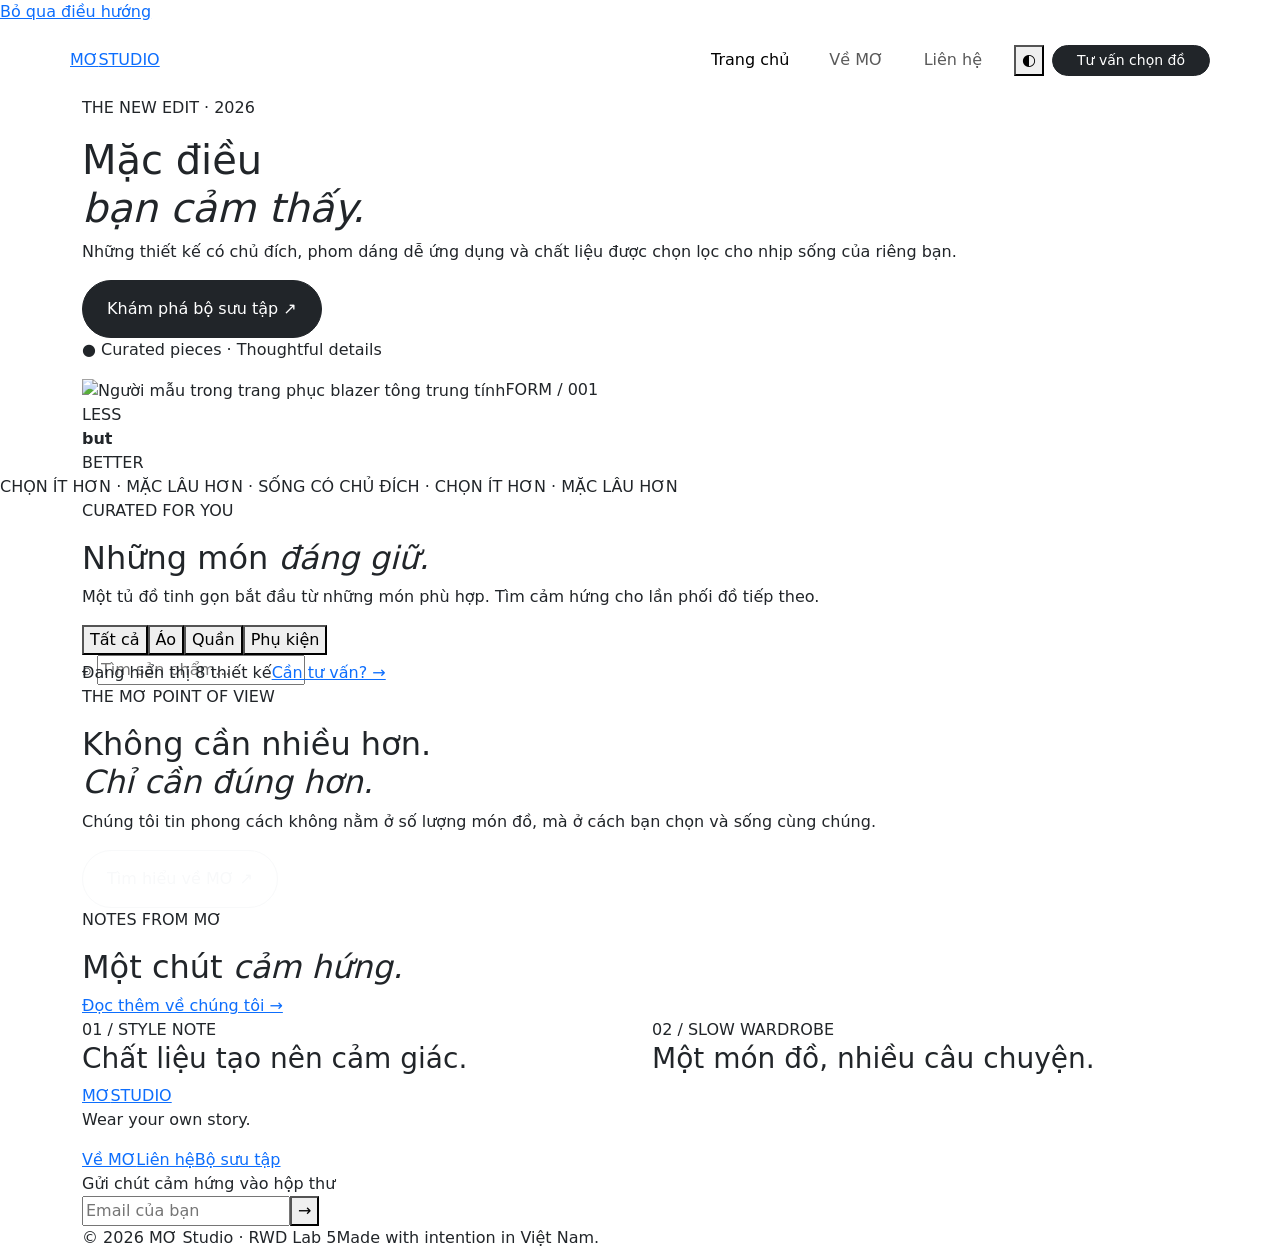
==== index.html @ 1825333a "Add index.html" ====
<!doctype html>
<html lang="vi">
<head>
<meta charset="utf-8"><meta name="viewport" content="width=device-width,initial-scale=1">
<meta name="description" content="MƠ Studio - thời trang tối giản, hiện đại và có cá tính.">
<meta name="theme-color" content="#f4f0e8"><meta property="og:title" content="MƠ Studio | Wear your own story"><meta property="og:description" content="Thời trang có chọn lọc, dành cho câu chuyện của riêng bạn.">
<title>MƠ Studio | Wear your own story</title>
<link rel="icon" href="assets/img/optimized/mo-mark.svg" type="image/svg+xml">
<link rel="preconnect" href="https://images.pexels.com"><link rel="preconnect" href="https://fonts.googleapis.com"><link rel="preconnect" href="https://fonts.gstatic.com" crossorigin>
<link href="https://fonts.googleapis.com/css2?family=DM+Sans:wght@400;500;600;700&family=Playfair+Display:wght@500;600;700&display=swap" rel="stylesheet">
<link href="https://cdn.jsdelivr.net/npm/bootstrap@5.3.3/dist/css/bootstrap.min.css" rel="stylesheet"><link rel="stylesheet" href="assets/css/styles.css">
</head>
<body>
<a class="skip-link" href="#main">Bỏ qua điều hướng</a>
<header class="site-header"><nav class="navbar navbar-expand-lg container py-3" aria-label="Điều hướng chính">
<a class="brand" href="index.html"><span class="brand-mark">MƠ</span><span class="brand-sub">STUDIO</span></a>
<button class="navbar-toggler" type="button" data-bs-toggle="collapse" data-bs-target="#mainNav" aria-controls="mainNav" aria-expanded="false" aria-label="Mở menu"><span class="navbar-toggler-icon"></span></button>
<div class="collapse navbar-collapse" id="mainNav"><ul class="navbar-nav ms-auto gap-lg-4"><li><a class="nav-link active" href="index.html">Trang chủ</a></li><li><a class="nav-link" href="pages/about.html">Về MƠ</a></li><li><a class="nav-link" href="pages/contact.html">Liên hệ</a></li></ul><div class="d-flex gap-2 ms-lg-4 mt-3 mt-lg-0"><button class="icon-button" id="themeToggle" aria-label="Đổi giao diện">◐</button><a class="btn btn-dark btn-sm rounded-pill px-4" href="pages/contact.html">Tư vấn chọn đồ</a></div></div>
</nav></header>
<main id="main">
<section class="hero container"><div class="hero-copy"><p class="eyebrow">THE NEW EDIT · 2026</p><h1>Mặc điều<br><em>bạn cảm thấy.</em></h1><p class="hero-description">Những thiết kế có chủ đích, phom dáng dễ ứng dụng và chất liệu được chọn lọc cho nhịp sống của riêng bạn.</p><a class="btn btn-dark rounded-pill px-4 py-3" href="#collection">Khám phá bộ sưu tập ↗</a><p class="hero-note">● Curated pieces · Thoughtful details</p></div><div class="hero-art"><img src="https://images.pexels.com/photos/23531833/pexels-photo-23531833/free-photo-of-woman-wearing-beige-blazer-in-studio.jpeg?auto=compress&cs=tinysrgb&w=1200" alt="Người mẫu trong trang phục blazer tông trung tính" fetchpriority="high"><span class="image-label">FORM / 001</span><div class="floating-stamp">LESS<br><b>but</b><br>BETTER</div></div></section>
<div class="ticker">CHỌN ÍT HƠN · MẶC LÂU HƠN · SỐNG CÓ CHỦ ĐÍCH · CHỌN ÍT HƠN · MẶC LÂU HƠN</div>
<section class="section-pad container" id="collection"><div class="section-heading"><div><p class="eyebrow">CURATED FOR YOU</p><h2>Những món <em>đáng giữ.</em></h2></div><p class="section-intro">Một tủ đồ tinh gọn bắt đầu từ những món phù hợp. Tìm cảm hứng cho lần phối đồ tiếp theo.</p></div>
<div class="collection-tools"><div class="filter-group" aria-label="Lọc sản phẩm"><button class="filter-chip active" data-filter="all">Tất cả</button><button class="filter-chip" data-filter="tops">Áo</button><button class="filter-chip" data-filter="bottoms">Quần</button><button class="filter-chip" data-filter="accessories">Phụ kiện</button></div><label class="search-box">⌕ <input id="productSearch" type="search" placeholder="Tìm sản phẩm..." aria-label="Tìm sản phẩm"></label></div>
<div class="row g-4" id="productGrid" aria-live="polite"></div><p class="empty-state d-none" id="emptyState">Chưa tìm thấy sản phẩm phù hợp.</p><div class="collection-bottom"><span id="productCount">Đang hiển thị 8 thiết kế</span><a class="text-link" href="pages/contact.html">Cần tư vấn? →</a></div></section>
<section class="manifesto"><div class="container manifesto-inner"><p class="eyebrow">THE MƠ POINT OF VIEW</p><h2>Không cần nhiều hơn.<br><em>Chỉ cần đúng hơn.</em></h2><p>Chúng tôi tin phong cách không nằm ở số lượng món đồ, mà ở cách bạn chọn và sống cùng chúng.</p><a class="btn btn-outline-light rounded-pill px-4 py-3" href="pages/about.html">Tìm hiểu về MƠ ↗</a></div></section>
<section class="section-pad container"><div class="section-heading"><div><p class="eyebrow">NOTES FROM MƠ</p><h2>Một chút <em>cảm hứng.</em></h2></div><a class="text-link" href="pages/about.html">Đọc thêm về chúng tôi →</a></div><div class="row g-4"><article class="col-md-6"><div class="journal-card journal-one"><span>01 / STYLE NOTE</span><h3>Chất liệu tạo nên cảm giác.</h3></div></article><article class="col-md-6"><div class="journal-card journal-two"><span>02 / SLOW WARDROBE</span><h3>Một món đồ, nhiều câu chuyện.</h3></div></article></div></section>
</main>
<footer class="site-footer"><div class="container footer-main"><div><a class="brand brand-light" href="index.html"><span class="brand-mark">MƠ</span><span class="brand-sub">STUDIO</span></a><p>Wear your own story.</p></div><div class="footer-links"><a href="pages/about.html">Về MƠ</a><a href="pages/contact.html">Liên hệ</a><a href="#collection">Bộ sưu tập</a></div><div class="footer-news"><label for="newsletterEmail">Gửi chút cảm hứng vào hộp thư</label><form id="newsletterForm" class="newsletter-form"><input id="newsletterEmail" type="email" placeholder="Email của bạn" required><button>→</button></form><small id="newsletterMessage" aria-live="polite"></small></div></div><div class="container footer-bottom"><span>© 2026 MƠ Studio · RWD Lab 5</span><span>Made with intention in Việt Nam.</span></div></footer>
<div class="toast-message" id="toastMessage" role="status" aria-live="polite"></div>
<script src="https://cdn.jsdelivr.net/npm/bootstrap@5.3.3/dist/js/bootstrap.bundle.min.js" defer></script><script src="assets/js/app.js" defer></script>
</body></html>
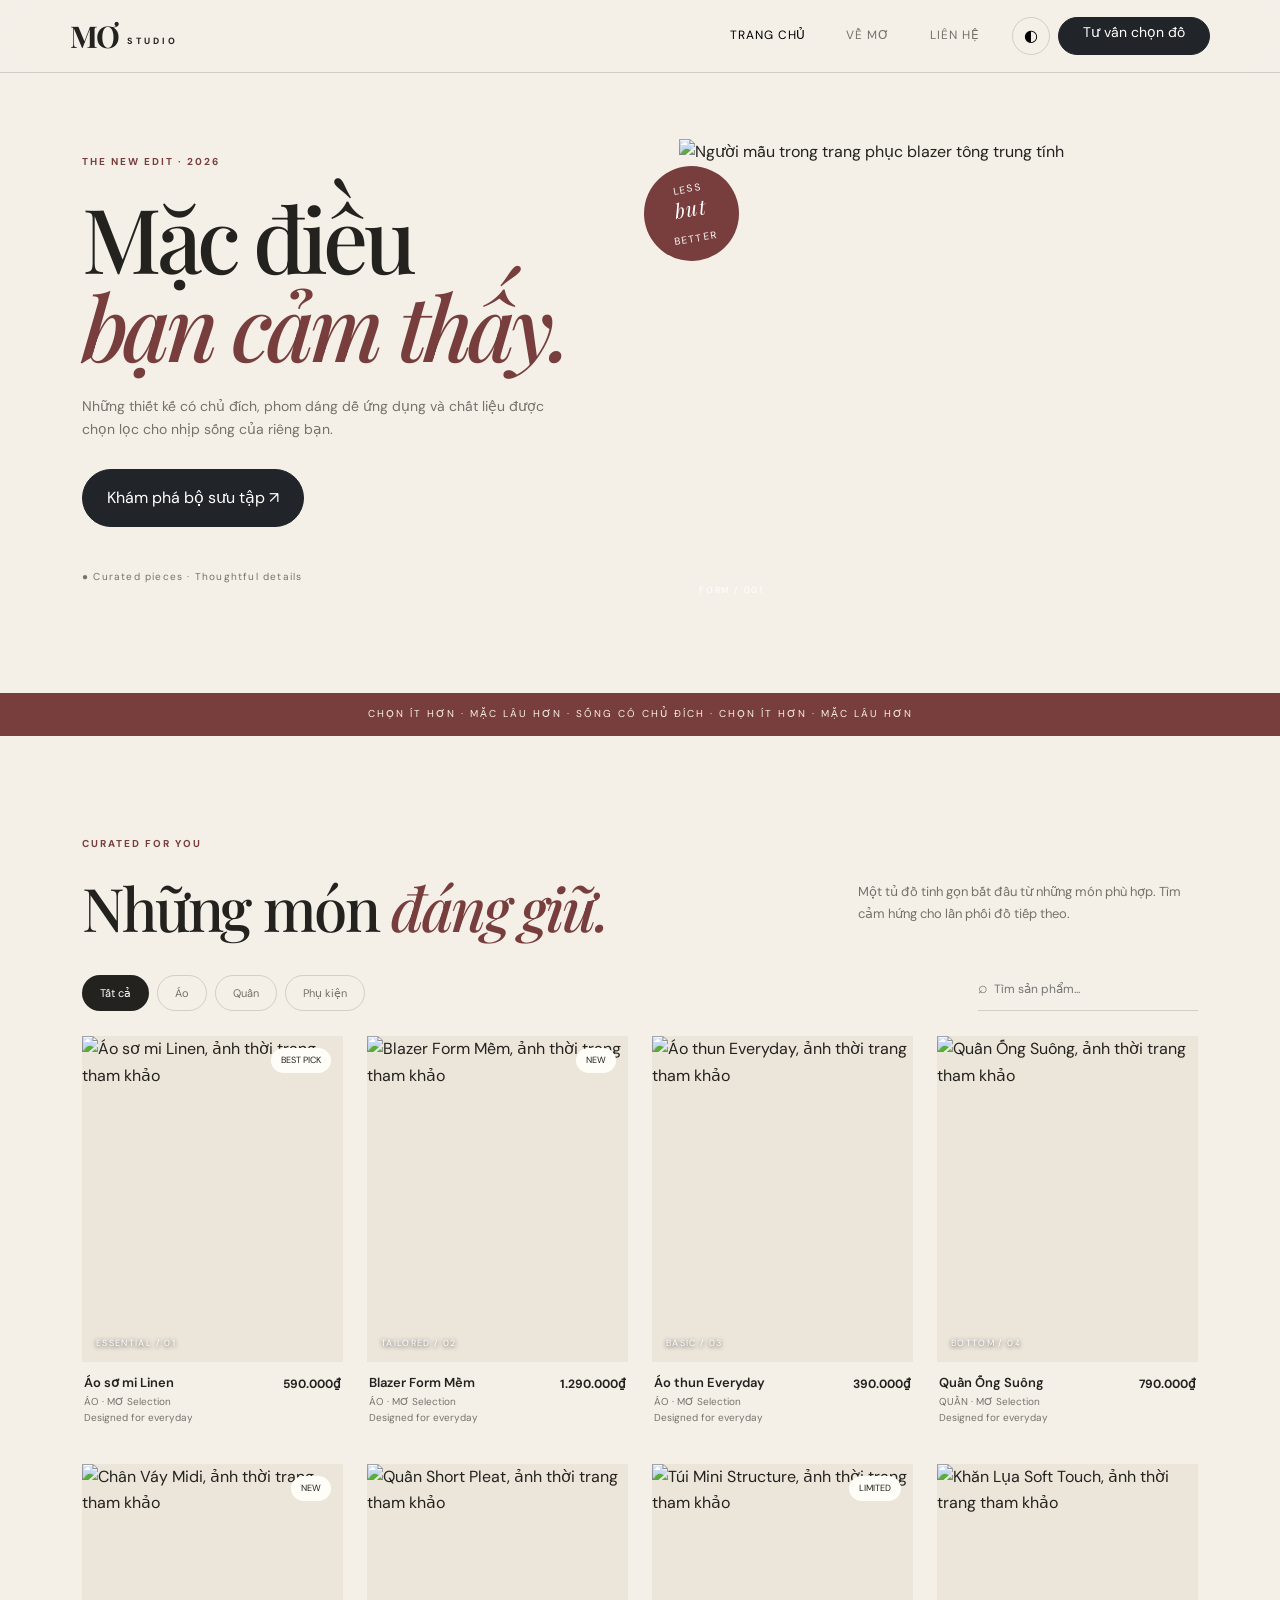
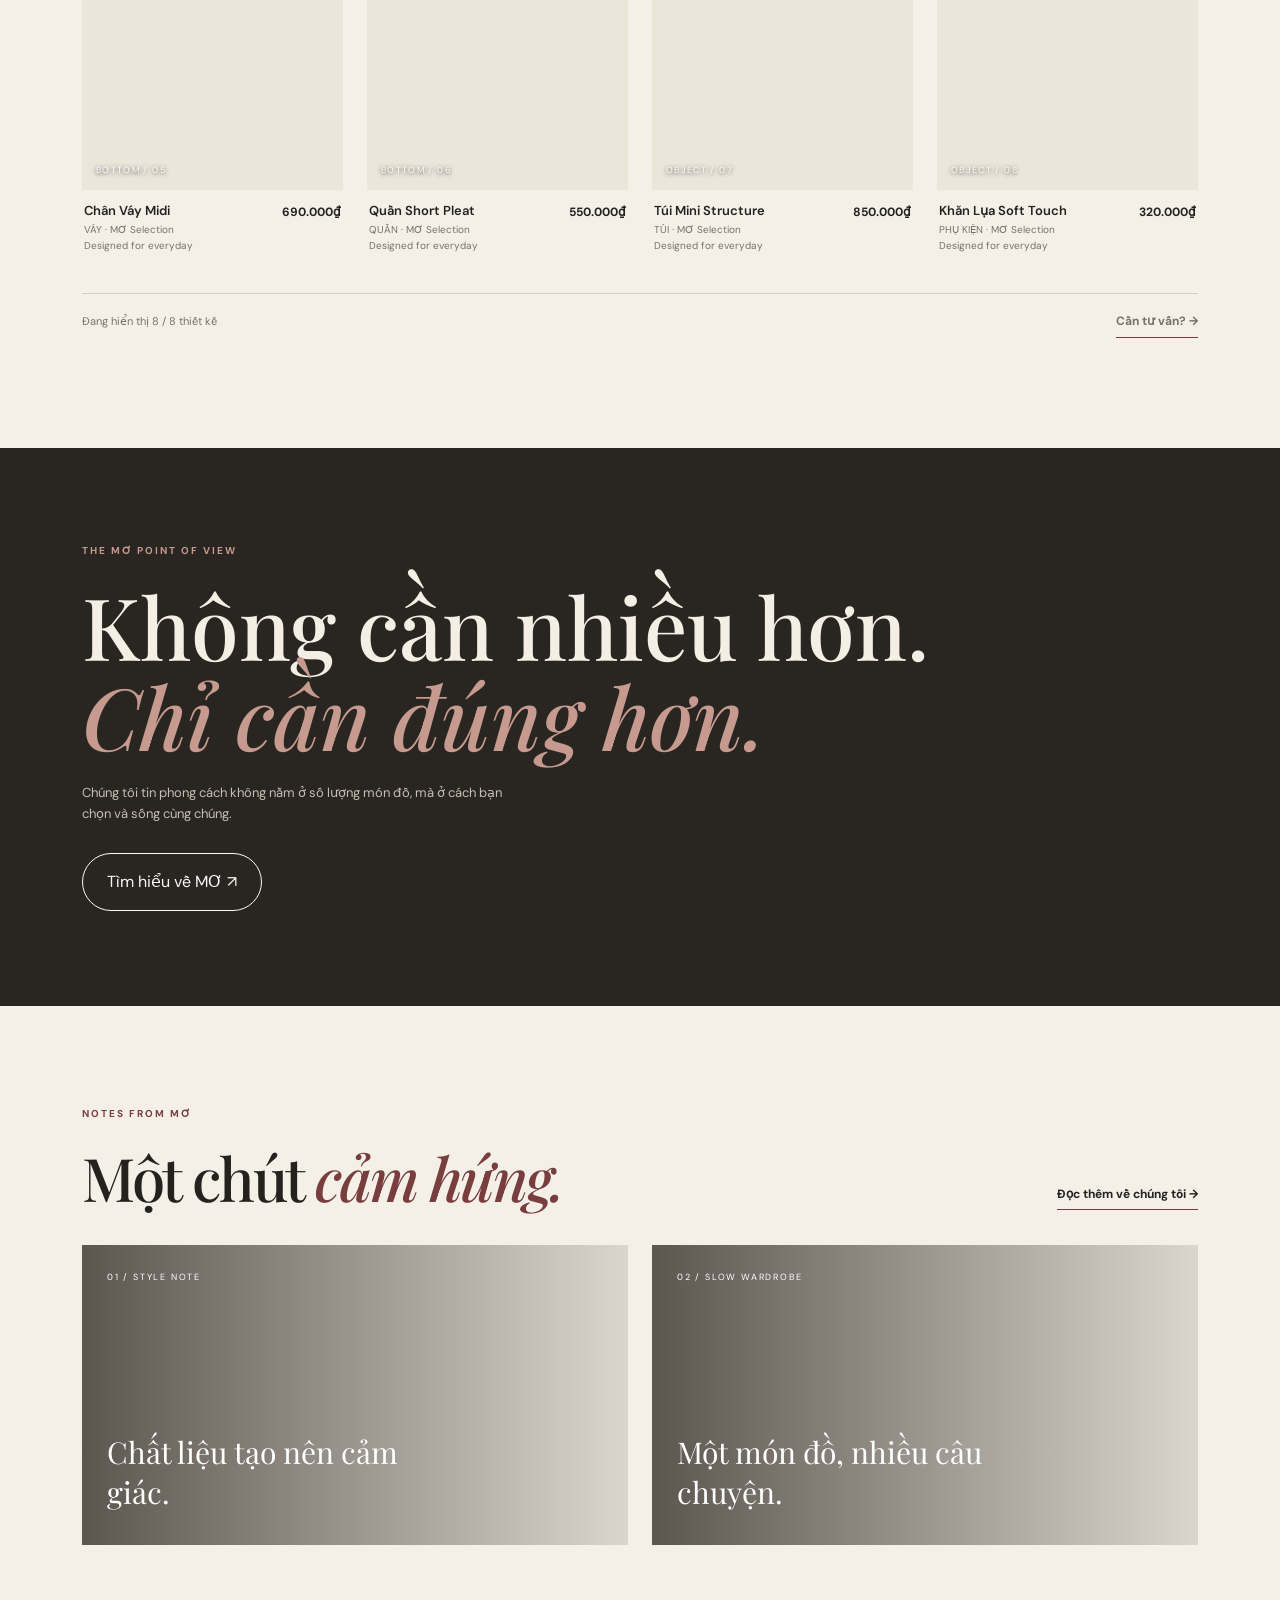
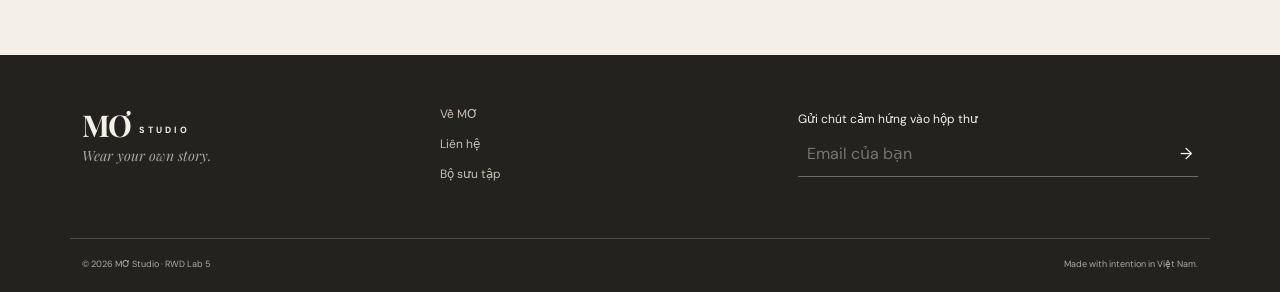
==== commit c3e6ceb9: "Use local optimized JPG hero photo" ====
--- a/index.html
+++ b/index.html
@@ -18,7 +18,7 @@
 <div class="collapse navbar-collapse" id="mainNav"><ul class="navbar-nav ms-auto gap-lg-4"><li><a class="nav-link active" href="index.html">Trang chủ</a></li><li><a class="nav-link" href="pages/about.html">Về MƠ</a></li><li><a class="nav-link" href="pages/contact.html">Liên hệ</a></li></ul><div class="d-flex gap-2 ms-lg-4 mt-3 mt-lg-0"><button class="icon-button" id="themeToggle" aria-label="Đổi giao diện">◐</button><a class="btn btn-dark btn-sm rounded-pill px-4" href="pages/contact.html">Tư vấn chọn đồ</a></div></div>
 </nav></header>
 <main id="main">
-<section class="hero container"><div class="hero-copy"><p class="eyebrow">THE NEW EDIT · 2026</p><h1>Mặc điều<br><em>bạn cảm thấy.</em></h1><p class="hero-description">Những thiết kế có chủ đích, phom dáng dễ ứng dụng và chất liệu được chọn lọc cho nhịp sống của riêng bạn.</p><a class="btn btn-dark rounded-pill px-4 py-3" href="#collection">Khám phá bộ sưu tập ↗</a><p class="hero-note">● Curated pieces · Thoughtful details</p></div><div class="hero-art"><img src="https://images.pexels.com/photos/23531833/pexels-photo-23531833/free-photo-of-woman-wearing-beige-blazer-in-studio.jpeg?auto=compress&cs=tinysrgb&w=1200" alt="Người mẫu trong trang phục blazer tông trung tính" fetchpriority="high"><span class="image-label">FORM / 001</span><div class="floating-stamp">LESS<br><b>but</b><br>BETTER</div></div></section>
+<section class="hero container"><div class="hero-copy"><p class="eyebrow">THE NEW EDIT · 2026</p><h1>Mặc điều<br><em>bạn cảm thấy.</em></h1><p class="hero-description">Những thiết kế có chủ đích, phom dáng dễ ứng dụng và chất liệu được chọn lọc cho nhịp sống của riêng bạn.</p><a class="btn btn-dark rounded-pill px-4 py-3" href="#collection">Khám phá bộ sưu tập ↗</a><p class="hero-note">● Curated pieces · Thoughtful details</p></div><div class="hero-art"><img src="assets/img/optimized/hero-editorial.jpg" alt="Người mẫu trong trang phục blazer tông trung tính" fetchpriority="high"><span class="image-label">FORM / 001</span><div class="floating-stamp">LESS<br><b>but</b><br>BETTER</div></div></section>
 <div class="ticker">CHỌN ÍT HƠN · MẶC LÂU HƠN · SỐNG CÓ CHỦ ĐÍCH · CHỌN ÍT HƠN · MẶC LÂU HƠN</div>
 <section class="section-pad container" id="collection"><div class="section-heading"><div><p class="eyebrow">CURATED FOR YOU</p><h2>Những món <em>đáng giữ.</em></h2></div><p class="section-intro">Một tủ đồ tinh gọn bắt đầu từ những món phù hợp. Tìm cảm hứng cho lần phối đồ tiếp theo.</p></div>
 <div class="collection-tools"><div class="filter-group" aria-label="Lọc sản phẩm"><button class="filter-chip active" data-filter="all">Tất cả</button><button class="filter-chip" data-filter="tops">Áo</button><button class="filter-chip" data-filter="bottoms">Quần</button><button class="filter-chip" data-filter="accessories">Phụ kiện</button></div><label class="search-box">⌕ <input id="productSearch" type="search" placeholder="Tìm sản phẩm..." aria-label="Tìm sản phẩm"></label></div>
--- a/assets/css/styles.css
+++ b/assets/css/styles.css
@@ -0,0 +1 @@
+:root{--paper:#f4f0e8;--paper2:#ebe5da;--ink:#24221f;--muted:#77716a;--accent:#783e3e;--line:rgba(36,34,31,.16);--white:#fffdf8;--serif:"Playfair Display",Georgia,serif;--sans:"DM Sans",Arial,sans-serif;--shadow:0 24px 60px rgba(36,34,31,.12)}*{box-sizing:border-box}html{scroll-behavior:smooth}body{margin:0;background:var(--paper);color:var(--ink);font-family:var(--sans);line-height:1.65}.site-header{position:sticky;top:0;z-index:10;background:rgba(244,240,232,.94);backdrop-filter:blur(14px);border-bottom:1px solid var(--line)}a{color:inherit;text-decoration:none}.brand{display:inline-flex;align-items:center;gap:9px;line-height:1}.brand-mark{font:700 30px var(--serif);letter-spacing:-2px}.brand-sub{font-size:9px;letter-spacing:3px;font-weight:700;margin-top:10px}.nav-link{font-size:12px;letter-spacing:.08em;text-transform:uppercase;color:var(--muted)}.nav-link.active,.nav-link:hover{color:var(--ink)}.icon-button{width:38px;height:38px;border:1px solid var(--line);border-radius:50%;background:transparent}.skip-link{position:absolute;left:-9999px}.skip-link:focus{left:10px;top:10px;z-index:30;background:#222;color:white;padding:10px}.eyebrow{font-size:10px;letter-spacing:.2em;font-weight:700;color:var(--accent);margin-bottom:22px}.hero{min-height:620px;display:grid;grid-template-columns:1fr 1fr;align-items:center;gap:7%;padding-top:65px;padding-bottom:75px}.hero h1,.page-hero h1{font:500 clamp(58px,7vw,100px)/.99 var(--serif);letter-spacing:-.055em;margin:0 0 25px}.hero h1 em,.page-hero h1 em,.section-heading h2 em,.manifesto h2 em,.about-cta h2 em{color:var(--accent)}.hero-description,.page-lead{max-width:470px;color:var(--muted);font-size:14px;margin-bottom:28px}.hero-note{font-size:10px;letter-spacing:.12em;color:var(--muted);margin-top:42px}.hero-art{height:480px;position:relative}.hero-art img{width:100%;height:100%;object-fit:cover;object-position:center 35%}.image-label{position:absolute;bottom:20px;left:20px;color:white;font-size:9px;letter-spacing:.2em}.floating-stamp{position:absolute;top:28px;left:-35px;width:95px;height:95px;border-radius:50%;background:var(--accent);color:white;display:grid;place-content:center;text-align:center;font-size:10px;letter-spacing:.14em;line-height:1.15;transform:rotate(-10deg)}.floating-stamp b{font:italic 20px var(--serif)}.ticker{background:var(--accent);color:#f7eee4;padding:13px;text-align:center;letter-spacing:.2em;font-size:10px}.section-pad{padding-top:100px;padding-bottom:110px}.section-heading{display:flex;justify-content:space-between;align-items:end;gap:25px;margin-bottom:35px}.section-heading h2,.values-section h2{font:500 clamp(38px,5vw,60px)/1.1 var(--serif);letter-spacing:-.04em;margin:0}.section-intro{max-width:340px;color:var(--muted);font-size:13px}.collection-tools{display:flex;justify-content:space-between;gap:20px;margin-bottom:25px}.filter-group{display:flex;gap:8px;flex-wrap:wrap}.filter-chip{border:1px solid var(--line);border-radius:30px;background:transparent;padding:8px 17px;font-size:11px;color:var(--muted)}.filter-chip.active,.filter-chip:hover{background:var(--ink);color:white}.search-box{border-bottom:1px solid var(--line);width:220px;color:var(--muted)}.search-box input{border:0;outline:0;background:transparent;width:85%;font-size:12px}.product-card{height:100%}.product-visual{aspect-ratio:4/5;position:relative;overflow:hidden;background:var(--paper2)}.product-visual img{width:100%;height:100%;object-fit:cover;transition:transform .5s}.product-card:hover img{transform:scale(1.04)}.product-badge{position:absolute;top:12px;right:12px;background:var(--white);padding:5px 10px;border-radius:30px;font-size:9px}.product-code{position:absolute;bottom:12px;left:14px;color:white;font-size:9px;letter-spacing:.15em;text-shadow:0 1px 4px #333}.product-info{display:flex;justify-content:space-between;gap:8px;padding:13px 2px}.product-info h3{font-size:13px;font-weight:600;margin:0 0 3px}.product-info p,.product-meta{font-size:10px;color:var(--muted);margin:0}.product-price{font-size:12px;font-weight:700;white-space:nowrap}.empty-state{text-align:center;padding:30px;color:var(--muted)}.collection-bottom{display:flex;justify-content:space-between;border-top:1px solid var(--line);padding-top:18px;margin-top:25px;font-size:11px;color:var(--muted)}.text-link{font-size:12px;font-weight:700;border-bottom:1px solid var(--accent);padding-bottom:5px}.manifesto{background:#292622;color:#f5eee4}.manifesto-inner{padding-top:95px;padding-bottom:95px}.manifesto .eyebrow{color:#c69a8e}.manifesto h2{font:500 clamp(48px,7vw,86px)/1.04 var(--serif);margin-bottom:22px}.manifesto h2 em{color:#c69a8e}.manifesto p:not(.eyebrow){max-width:440px;color:#c6bdb2;font-size:13px;margin-bottom:28px}.journal-card{min-height:300px;padding:25px;display:flex;flex-direction:column;justify-content:space-between;color:white;background-size:cover;background-position:center}.journal-card span{font-size:9px;letter-spacing:.2em}.journal-card h3{font:30px var(--serif);max-width:320px}.journal-one{background-image:linear-gradient(90deg,#29221cbf,#29221c20),url("https://images.pexels.com/photos/33482420/pexels-photo-33482420/free-photo-of-stylish-flat-lay-of-fashion-and-accessories.jpeg?auto=compress&cs=tinysrgb&w=1100")}.journal-two{background-image:linear-gradient(90deg,#29221cbf,#29221c20),url("https://images.pexels.com/photos/20167616/pexels-photo-20167616/free-photo-of-woman-in-beige-blouse-skirt-and-sunglasses-holds-handbag.jpeg?auto=compress&cs=tinysrgb&w=1100")}.site-footer{background:#24221f;color:#f4f0e8;padding:50px 0 20px}.brand-light{color:#f4f0e8}.footer-main{display:grid;grid-template-columns:1fr 1fr 1.2fr;gap:25px;padding-bottom:45px}.footer-main>div:first-child p{color:#aaa;font:italic 14px var(--serif)}.footer-links{display:flex;flex-direction:column;gap:10px;font-size:12px;color:#c5beb4}.footer-news label{font-size:12px}.newsletter-form{display:flex;border-bottom:1px solid #716b63}.newsletter-form input{background:transparent;border:0;color:white;padding:9px;flex:1;min-width:0}.newsletter-form button{background:none;border:0;color:white}.footer-news small{display:block;min-height:16px;color:#c6a99b}.footer-bottom{border-top:1px solid #514c46;padding-top:18px;display:flex;justify-content:space-between;color:#aaa;font-size:9px}.toast-message{position:fixed;bottom:20px;left:50%;transform:translate(-50%,20px);opacity:0;background:#24221f;color:white;padding:12px 20px;border-radius:30px;z-index:20;transition:.2s}.toast-message.show{opacity:1;transform:translate(-50%,0)}.page-hero{padding-top:90px;padding-bottom:60px}.about-visual{display:grid;grid-template-columns:1fr 1fr;gap:8%;align-items:center;padding-bottom:100px}.about-visual img{width:100%;height:460px;object-fit:cover}.about-quote h2,.contact-aside h2{font:500 clamp(30px,4vw,48px)/1.2 var(--serif)}.about-quote p:last-child{font-size:13px;color:var(--muted)}.values-section{background:var(--paper2);padding:85px 0}.value-card{border-top:1px solid var(--line);padding-top:20px}.value-card span{font-size:10px;color:var(--accent)}.value-card h3{font:30px var(--serif);margin-top:24px}.value-card p{font-size:13px;color:var(--muted)}.about-cta{padding-top:85px;padding-bottom:90px;display:flex;justify-content:space-between;align-items:center;gap:20px}.about-cta h2{font:500 clamp(40px,6vw,66px)/1.08 var(--serif)}.contact-layout{display:grid;grid-template-columns:.8fr 1.2fr;gap:8%;padding-bottom:100px}.contact-detail{border-top:1px solid var(--line);padding:14px 0}.contact-detail span{display:block;font-size:9px;letter-spacing:.16em;color:var(--accent)}.contact-detail a,.contact-detail p{font-size:12px;margin:0}.contact-disclaimer{font-size:10px;color:var(--muted)}.contact-form-wrap{background:var(--white);padding:35px;box-shadow:var(--shadow)}.form-heading{border-bottom:1px solid var(--line);padding-bottom:18px;margin-bottom:22px}.form-heading span{font-size:9px;letter-spacing:.18em;color:var(--accent)}.form-heading h2{font:36px var(--serif)}.form-label{font-size:11px;font-weight:600}.form-control,.form-select{border:0;border-bottom:1px solid var(--line);border-radius:0;background:transparent;font-size:12px}.form-control:focus,.form-select:focus{box-shadow:0 1px var(--accent);border-color:var(--accent)}.form-check-label{font-size:10px;color:var(--muted)}.form-success{color:#386b4a;font-size:12px;margin-top:18px}.dark-mode{--paper:#201f1d;--paper2:#2c2925;--ink:#f3eee7;--muted:#b4aca2;--line:rgba(243,238,231,.2);--white:#302d29;--accent:#d09b8e}.dark-mode .site-header{background:rgba(32,31,29,.95)}.dark-mode .contact-form-wrap{background:#302d29}.dark-mode .form-control,.dark-mode .form-select{color:var(--ink)}@media(max-width:991px){.hero{gap:4%}.hero-art{height:410px}.footer-main{grid-template-columns:1fr 1fr}.footer-news{grid-column:1/-1}}@media(max-width:767px){.hero{grid-template-columns:1fr;gap:35px;padding-top:45px}.hero-art{height:430px}.section-pad{padding:75px 0}.section-heading{align-items:start;flex-direction:column}.collection-tools{flex-direction:column}.about-visual,.contact-layout{grid-template-columns:1fr;gap:35px}.about-visual img{height:360px}.contact-layout{padding-bottom:70px}.about-cta{align-items:start;flex-direction:column}.footer-main{grid-template-columns:1fr}.footer-news{grid-column:auto}.footer-bottom{flex-direction:column}}@media(max-width:480px){.hero h1,.page-hero h1{font-size:58px}.hero-art{height:350px}.floating-stamp{left:-12px;width:80px;height:80px}.product-info{flex-direction:column}.contact-form-wrap{padding:22px 18px}}@media(prefers-reduced-motion:reduce){*,*::before,*::after{scroll-behavior:auto!important;transition-duration:.01ms!important;animation-duration:.01ms!important}}
